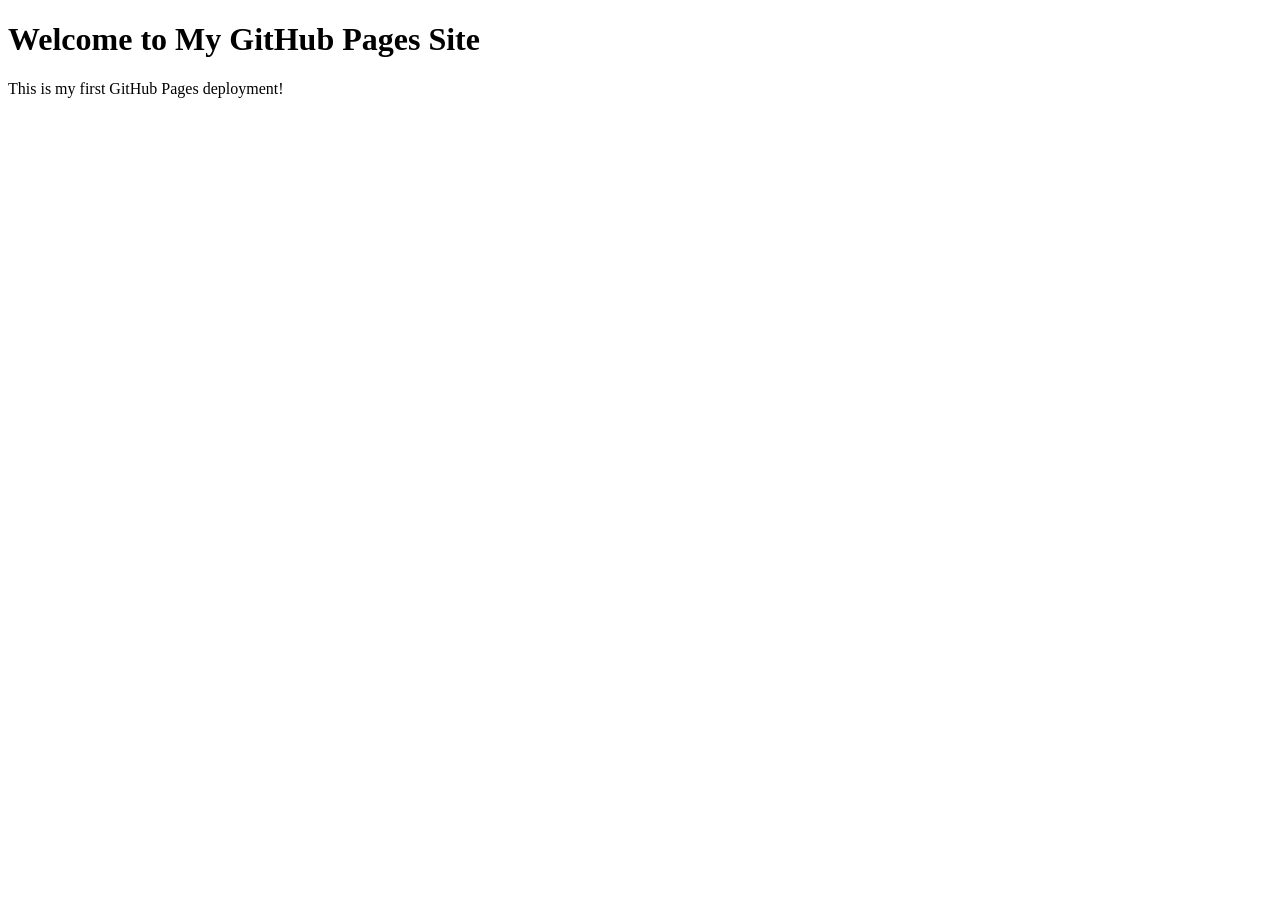
==== index.html @ b289e999 "Add files via upload" ====
<!DOCTYPE html>
<html lang="en">
<head>
    <meta charset="UTF-8">
    <meta name="viewport" content="width=device-width, initial-scale=1.0">
    <title>My GitHub Pages Site</title>
</head>
<body>
    <h1>Welcome to My GitHub Pages Site</h1>
    <p>This is my first GitHub Pages deployment!</p>
</body>
</html>
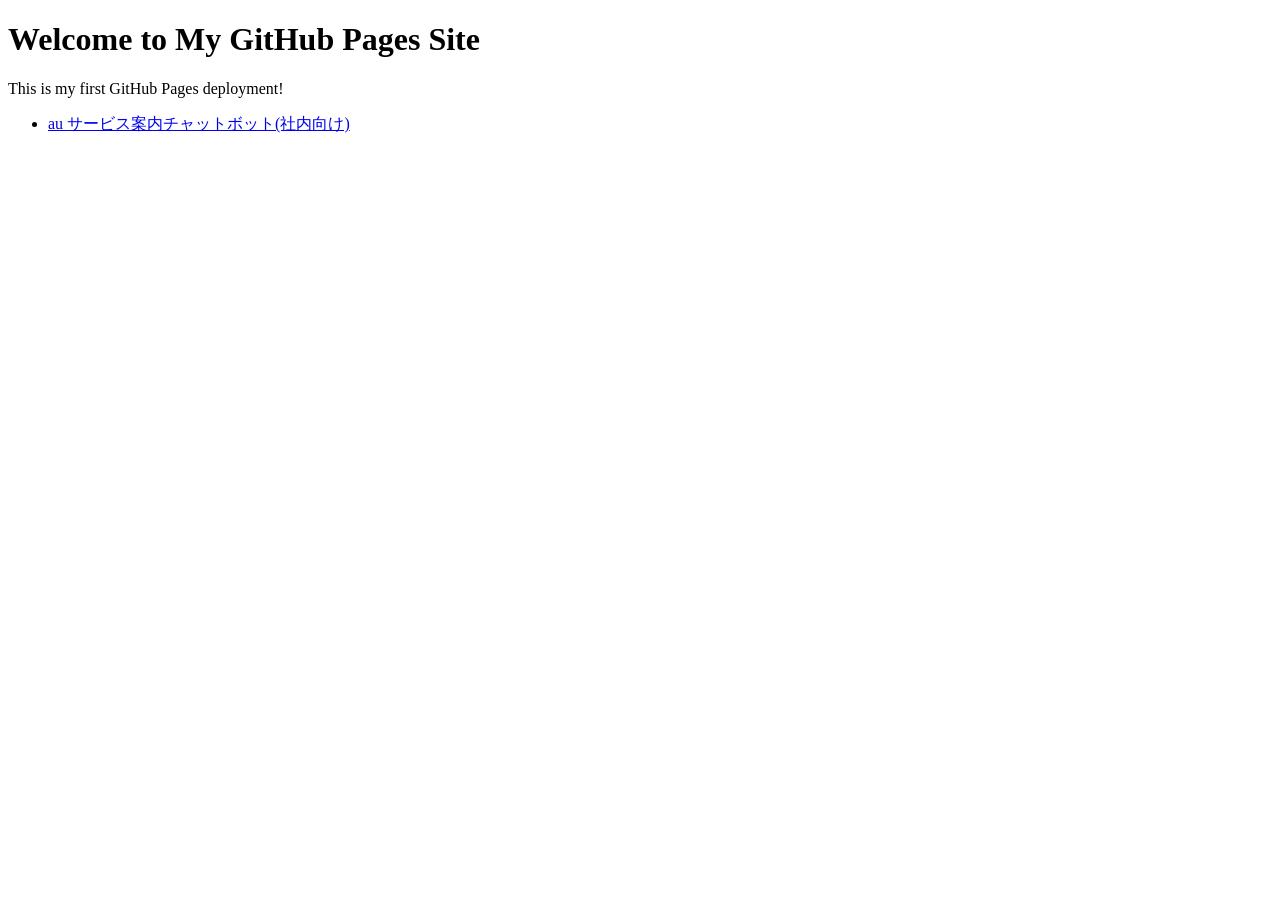
==== commit 1732392a: "au サービス案内チャットボット(第1段階: ナレッジベース回答型)を追加 - /chatbot/ にチャット UI・キーワード検索エンジン・ナレッジベース(au 情報 8 件、全件出典 URL 付き" ====
--- a/index.html
+++ b/index.html
@@ -8,5 +8,8 @@
 <body>
     <h1>Welcome to My GitHub Pages Site</h1>
     <p>This is my first GitHub Pages deployment!</p>
+    <ul>
+        <li><a href="chatbot/index.html">au サービス案内チャットボット(社内向け)</a></li>
+    </ul>
 </body>
-</html>+</html>
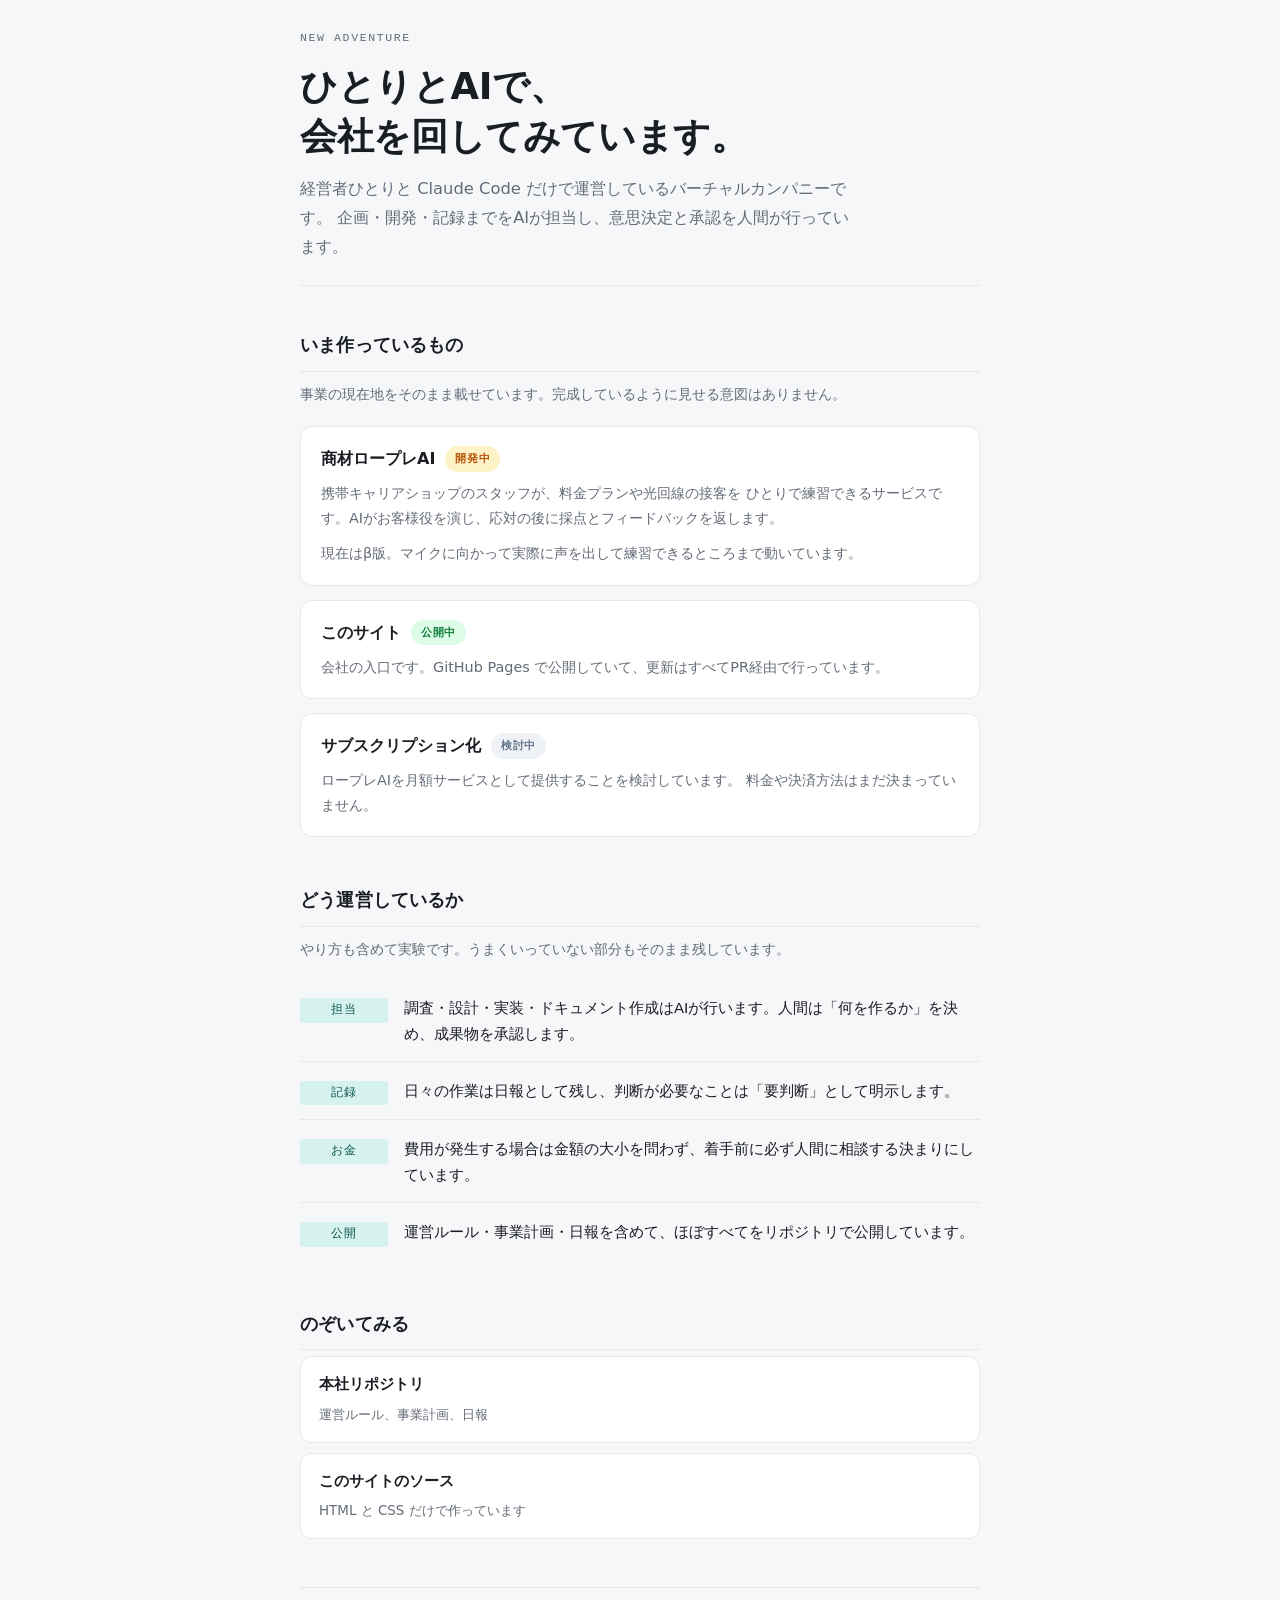
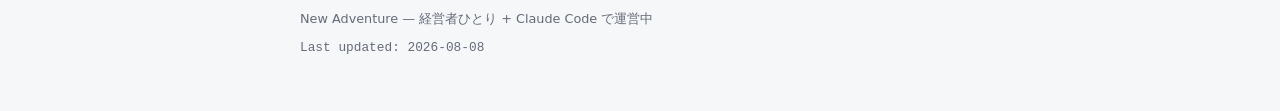
==== commit 5a4777f8: "トップページを会社の入口として作り直し、favicon を追加 - 英語のプレースホルダーを日本語の会社紹介ページに刷新 - 事業ごとの現在地を状態チップ(公開中/開発中/検討中)で提示 - 運営方針" ====
--- a/index.html
+++ b/index.html
@@ -1,15 +1,110 @@
 <!DOCTYPE html>
-<html lang="en">
+<html lang="ja">
 <head>
-    <meta charset="UTF-8">
-    <meta name="viewport" content="width=device-width, initial-scale=1.0">
-    <title>My GitHub Pages Site</title>
+  <meta charset="UTF-8">
+  <meta name="viewport" content="width=device-width, initial-scale=1.0">
+  <title>New Adventure — ひとりとAIで回す会社</title>
+  <meta name="description" content="経営者ひとりと Claude Code で運営しているバーチャルカンパニーです。開発中の商材ロープレAIと、運営の記録をすべて公開しています。">
+  <link rel="icon" href="favicon.svg" type="image/svg+xml">
+  <link rel="stylesheet" href="css/style.css">
 </head>
 <body>
-    <h1>Welcome to My GitHub Pages Site</h1>
-    <p>This is my first GitHub Pages deployment!</p>
-    <ul>
-        <li><a href="chatbot/index.html">au サービス案内チャットボット(社内向け)</a></li>
-    </ul>
+  <div class="wrap">
+
+    <header class="masthead">
+      <p class="eyebrow mono">New Adventure</p>
+      <h1>ひとりとAIで、<br>会社を回してみています。</h1>
+      <p class="lede">
+        経営者ひとりと Claude Code だけで運営しているバーチャルカンパニーです。
+        企画・開発・記録までをAIが担当し、意思決定と承認を人間が行っています。
+      </p>
+    </header>
+
+    <section>
+      <h2>いま作っているもの</h2>
+      <p class="section-note">事業の現在地をそのまま載せています。完成しているように見せる意図はありません。</p>
+
+      <div class="units">
+        <article class="unit">
+          <div class="unit-head">
+            <h3>商材ロープレAI</h3>
+            <span class="status wip">開発中</span>
+          </div>
+          <p>
+            携帯キャリアショップのスタッフが、料金プランや光回線の接客を
+            ひとりで練習できるサービスです。AIがお客様役を演じ、応対の後に採点とフィードバックを返します。
+          </p>
+          <p>
+            現在はβ版。マイクに向かって実際に声を出して練習できるところまで動いています。
+          </p>
+        </article>
+
+        <article class="unit">
+          <div class="unit-head">
+            <h3>このサイト</h3>
+            <span class="status live">公開中</span>
+          </div>
+          <p>
+            会社の入口です。GitHub Pages で公開していて、更新はすべてPR経由で行っています。
+          </p>
+        </article>
+
+        <article class="unit">
+          <div class="unit-head">
+            <h3>サブスクリプション化</h3>
+            <span class="status idea">検討中</span>
+          </div>
+          <p>
+            ロープレAIを月額サービスとして提供することを検討しています。
+            料金や決済方法はまだ決まっていません。
+          </p>
+        </article>
+      </div>
+    </section>
+
+    <section>
+      <h2>どう運営しているか</h2>
+      <p class="section-note">やり方も含めて実験です。うまくいっていない部分もそのまま残しています。</p>
+
+      <div class="how">
+        <div class="how-row">
+          <span class="how-key mono">担当</span>
+          <p class="how-val">調査・設計・実装・ドキュメント作成はAIが行います。人間は「何を作るか」を決め、成果物を承認します。</p>
+        </div>
+        <div class="how-row">
+          <span class="how-key mono">記録</span>
+          <p class="how-val">日々の作業は日報として残し、判断が必要なことは「要判断」として明示します。</p>
+        </div>
+        <div class="how-row">
+          <span class="how-key mono">お金</span>
+          <p class="how-val">費用が発生する場合は金額の大小を問わず、着手前に必ず人間に相談する決まりにしています。</p>
+        </div>
+        <div class="how-row">
+          <span class="how-key mono">公開</span>
+          <p class="how-val">運営ルール・事業計画・日報を含めて、ほぼすべてをリポジトリで公開しています。</p>
+        </div>
+      </div>
+    </section>
+
+    <section>
+      <h2>のぞいてみる</h2>
+      <div class="links">
+        <a class="link-card" href="https://github.com/mysbcafe-max/New-Adventure">
+          <strong>本社リポジトリ</strong>
+          <span>運営ルール、事業計画、日報</span>
+        </a>
+        <a class="link-card" href="https://github.com/mysbcafe-max/my-first-web-app">
+          <strong>このサイトのソース</strong>
+          <span>HTML と CSS だけで作っています</span>
+        </a>
+      </div>
+    </section>
+
+    <footer>
+      <p>New Adventure — 経営者ひとり + Claude Code で運営中</p>
+      <p class="mono">Last updated: 2026-08-08</p>
+    </footer>
+
+  </div>
 </body>
 </html>
--- a/css/style.css
+++ b/css/style.css
@@ -0,0 +1,212 @@
+/* 配色はトークンで持ち、ライト/ダークで値だけ差し替える。
+   部品は必ずトークン経由で色を指定すること。 */
+:root {
+  --bg: #f6f7f9;
+  --surface: #ffffff;
+  --ink: #1a1d23;
+  --muted: #646b78;
+  --accent: #0f766e;
+  --accent-soft: #d6f2ee;
+  --accent-ink: #0b544e;
+  --line: #e4e7ec;
+  --live: #15803d;
+  --live-soft: #dcfce7;
+  --wip: #b45309;
+  --wip-soft: #fef3c7;
+  --idea: #64748b;
+  --idea-soft: #eef2f6;
+  --radius: 12px;
+}
+
+@media (prefers-color-scheme: dark) {
+  :root:not([data-theme="light"]) {
+    --bg: #101318;
+    --surface: #171b22;
+    --ink: #e8ecf2;
+    --muted: #99a2b0;
+    --accent: #2dd4bf;
+    --accent-soft: #113c39;
+    --accent-ink: #7ff0e2;
+    --line: #262c36;
+    --live: #4ade80;
+    --live-soft: #14331f;
+    --wip: #fbbf24;
+    --wip-soft: #3a2c0c;
+    --idea: #94a3b8;
+    --idea-soft: #232932;
+  }
+}
+
+:root[data-theme="dark"] {
+  --bg: #101318;
+  --surface: #171b22;
+  --ink: #e8ecf2;
+  --muted: #99a2b0;
+  --accent: #2dd4bf;
+  --accent-soft: #113c39;
+  --accent-ink: #7ff0e2;
+  --line: #262c36;
+  --live: #4ade80;
+  --live-soft: #14331f;
+  --wip: #fbbf24;
+  --wip-soft: #3a2c0c;
+  --idea: #94a3b8;
+  --idea-soft: #232932;
+}
+
+* { box-sizing: border-box; }
+
+body {
+  margin: 0;
+  background: var(--bg);
+  color: var(--ink);
+  font-family: "Hiragino Sans", "Yu Gothic UI", "Noto Sans JP", system-ui, sans-serif;
+  line-height: 1.75;
+  -webkit-text-size-adjust: 100%;
+}
+
+/* 日付・件数などの「記録」的な要素は等幅で。運営ログという性格を出す */
+.mono {
+  font-family: ui-monospace, SFMono-Regular, "SF Mono", Menlo, Consolas, monospace;
+  font-variant-numeric: tabular-nums;
+}
+
+.wrap {
+  max-width: 720px;
+  margin: 0 auto;
+  padding: 0 20px calc(48px + env(safe-area-inset-bottom));
+}
+
+a { color: var(--accent); text-underline-offset: 3px; }
+@media (hover: hover) { a:hover { text-decoration-thickness: 2px; } }
+a:focus-visible { outline: 2px solid var(--accent); outline-offset: 3px; border-radius: 3px; }
+
+/* --- ヘッダー --- */
+.masthead {
+  border-bottom: 1px solid var(--line);
+  padding: 28px 0 24px;
+  margin-bottom: 44px;
+}
+.eyebrow {
+  font-size: 0.72rem;
+  letter-spacing: 0.14em;
+  text-transform: uppercase;
+  color: var(--muted);
+  margin: 0 0 14px;
+}
+.masthead h1 {
+  font-size: clamp(1.65rem, 5.5vw, 2.3rem);
+  line-height: 1.35;
+  letter-spacing: -0.01em;
+  margin: 0 0 14px;
+  text-wrap: balance;
+}
+.lede {
+  font-size: 1.02rem;
+  color: var(--muted);
+  margin: 0;
+  max-width: 34em;
+}
+
+/* --- セクション --- */
+section { margin-bottom: 48px; }
+h2 {
+  font-size: 1.1rem;
+  letter-spacing: 0.01em;
+  margin: 0 0 6px;
+  padding-bottom: 10px;
+  border-bottom: 1px solid var(--line);
+}
+.section-note { color: var(--muted); font-size: 0.86rem; margin: 10px 0 20px; }
+p { margin: 0 0 16px; }
+
+/* --- 事業部カード --- */
+.units { display: grid; gap: 14px; }
+.unit {
+  background: var(--surface);
+  border: 1px solid var(--line);
+  border-radius: var(--radius);
+  padding: 18px 20px;
+}
+.unit-head {
+  display: flex;
+  align-items: center;
+  gap: 10px;
+  flex-wrap: wrap;
+  margin-bottom: 8px;
+}
+.unit h3 { font-size: 1rem; margin: 0; }
+.unit p { font-size: 0.9rem; color: var(--muted); margin: 0 0 10px; }
+.unit p:last-child { margin-bottom: 0; }
+
+/* 状態チップ。事業の現在地を一目で分かるようにする */
+.status {
+  font-size: 0.7rem;
+  font-weight: 700;
+  letter-spacing: 0.06em;
+  border-radius: 999px;
+  padding: 3px 10px;
+  white-space: nowrap;
+}
+.status.live { background: var(--live-soft); color: var(--live); }
+.status.wip { background: var(--wip-soft); color: var(--wip); }
+.status.idea { background: var(--idea-soft); color: var(--idea); }
+
+/* --- 運営の仕組み --- */
+.how { display: grid; gap: 2px; }
+.how-row {
+  display: grid;
+  grid-template-columns: 5.5rem 1fr;
+  gap: 16px;
+  padding: 14px 0;
+  border-bottom: 1px solid var(--line);
+  align-items: baseline;
+}
+.how-row:last-child { border-bottom: none; }
+.how-key {
+  font-size: 0.74rem;
+  letter-spacing: 0.08em;
+  color: var(--accent-ink);
+  background: var(--accent-soft);
+  border-radius: 4px;
+  padding: 2px 8px;
+  text-align: center;
+}
+.how-val { font-size: 0.92rem; margin: 0; }
+
+@media (max-width: 460px) {
+  .how-row { grid-template-columns: 1fr; gap: 6px; }
+  .how-key { justify-self: start; }
+}
+
+/* --- リンク --- */
+.links { display: grid; gap: 10px; }
+.link-card {
+  display: block;
+  background: var(--surface);
+  border: 1px solid var(--line);
+  border-radius: var(--radius);
+  padding: 14px 18px;
+  text-decoration: none;
+  color: var(--ink);
+  transition: border-color 0.15s, transform 0.15s;
+}
+@media (hover: hover) {
+  .link-card:hover { border-color: var(--accent); transform: translateY(-1px); }
+}
+.link-card:active { border-color: var(--accent); transform: scale(0.995); }
+.link-card:focus-visible { outline: 2px solid var(--accent); outline-offset: 2px; }
+.link-card strong { display: block; font-size: 0.95rem; margin-bottom: 2px; }
+.link-card span { font-size: 0.84rem; color: var(--muted); }
+
+footer {
+  border-top: 1px solid var(--line);
+  padding-top: 20px;
+  color: var(--muted);
+  font-size: 0.8rem;
+}
+footer p { margin: 0 0 6px; }
+
+@media (prefers-reduced-motion: reduce) {
+  * { transition: none !important; }
+}
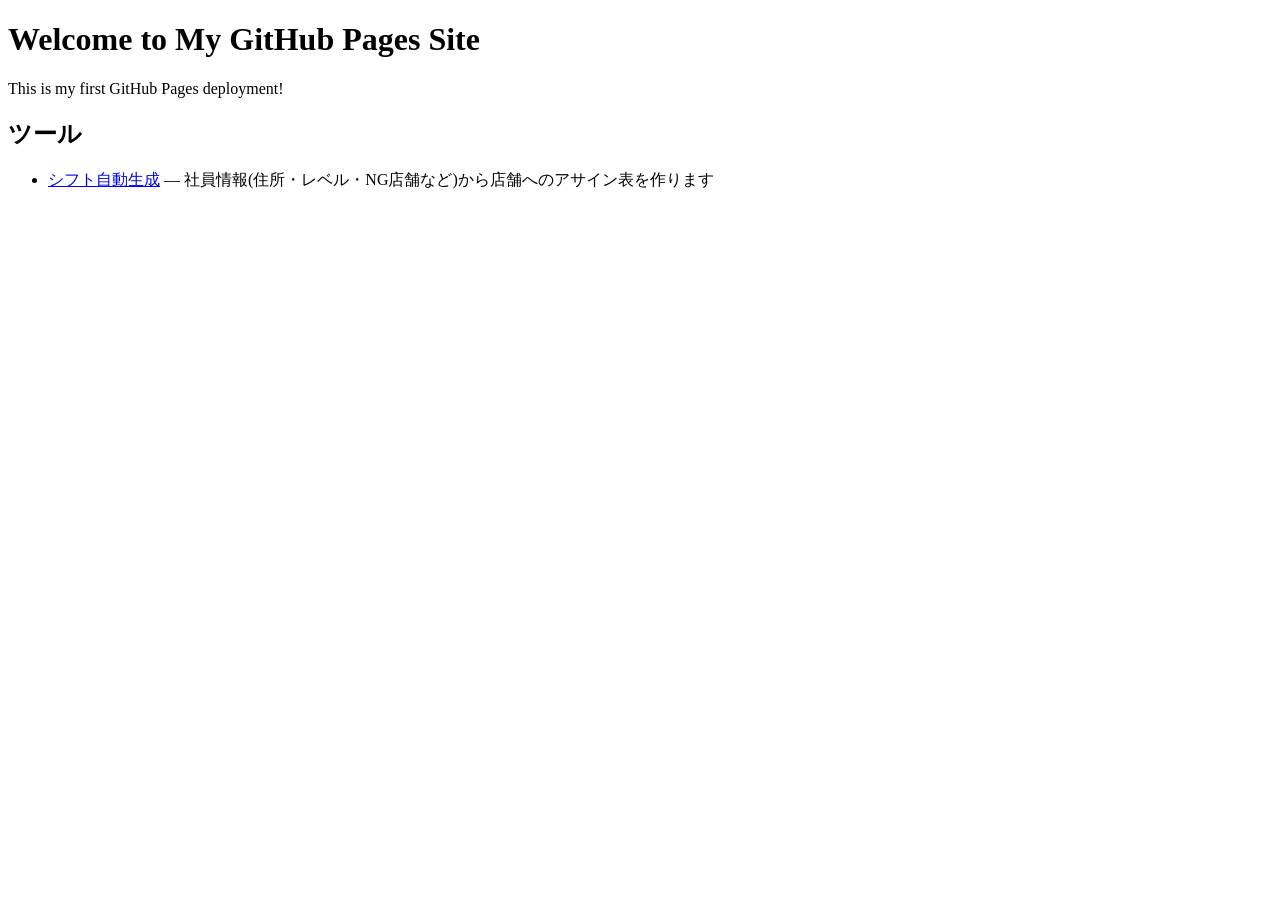
==== commit 96d9b1a4: "シフト自動生成ツールを追加(shift/) 社員情報(住所・レベル・NG店舗・勤務可能曜日・希望休・週上限)と 店舗情報(必要人数・必要レベル・リーダー要件・営業日)から、 期間内の各日の店舗アサイン" ====
--- a/index.html
+++ b/index.html
@@ -1,110 +1,16 @@
 <!DOCTYPE html>
 <html lang="ja">
 <head>
-  <meta charset="UTF-8">
-  <meta name="viewport" content="width=device-width, initial-scale=1.0">
-  <title>New Adventure — ひとりとAIで回す会社</title>
-  <meta name="description" content="経営者ひとりと Claude Code で運営しているバーチャルカンパニーです。開発中の商材ロープレAIと、運営の記録をすべて公開しています。">
-  <link rel="icon" href="favicon.svg" type="image/svg+xml">
-  <link rel="stylesheet" href="css/style.css">
+    <meta charset="UTF-8">
+    <meta name="viewport" content="width=device-width, initial-scale=1.0">
+    <title>My GitHub Pages Site</title>
 </head>
 <body>
-  <div class="wrap">
-
-    <header class="masthead">
-      <p class="eyebrow mono">New Adventure</p>
-      <h1>ひとりとAIで、<br>会社を回してみています。</h1>
-      <p class="lede">
-        経営者ひとりと Claude Code だけで運営しているバーチャルカンパニーです。
-        企画・開発・記録までをAIが担当し、意思決定と承認を人間が行っています。
-      </p>
-    </header>
-
-    <section>
-      <h2>いま作っているもの</h2>
-      <p class="section-note">事業の現在地をそのまま載せています。完成しているように見せる意図はありません。</p>
-
-      <div class="units">
-        <article class="unit">
-          <div class="unit-head">
-            <h3>商材ロープレAI</h3>
-            <span class="status wip">開発中</span>
-          </div>
-          <p>
-            携帯キャリアショップのスタッフが、料金プランや光回線の接客を
-            ひとりで練習できるサービスです。AIがお客様役を演じ、応対の後に採点とフィードバックを返します。
-          </p>
-          <p>
-            現在はβ版。マイクに向かって実際に声を出して練習できるところまで動いています。
-          </p>
-        </article>
-
-        <article class="unit">
-          <div class="unit-head">
-            <h3>このサイト</h3>
-            <span class="status live">公開中</span>
-          </div>
-          <p>
-            会社の入口です。GitHub Pages で公開していて、更新はすべてPR経由で行っています。
-          </p>
-        </article>
-
-        <article class="unit">
-          <div class="unit-head">
-            <h3>サブスクリプション化</h3>
-            <span class="status idea">検討中</span>
-          </div>
-          <p>
-            ロープレAIを月額サービスとして提供することを検討しています。
-            料金や決済方法はまだ決まっていません。
-          </p>
-        </article>
-      </div>
-    </section>
-
-    <section>
-      <h2>どう運営しているか</h2>
-      <p class="section-note">やり方も含めて実験です。うまくいっていない部分もそのまま残しています。</p>
-
-      <div class="how">
-        <div class="how-row">
-          <span class="how-key mono">担当</span>
-          <p class="how-val">調査・設計・実装・ドキュメント作成はAIが行います。人間は「何を作るか」を決め、成果物を承認します。</p>
-        </div>
-        <div class="how-row">
-          <span class="how-key mono">記録</span>
-          <p class="how-val">日々の作業は日報として残し、判断が必要なことは「要判断」として明示します。</p>
-        </div>
-        <div class="how-row">
-          <span class="how-key mono">お金</span>
-          <p class="how-val">費用が発生する場合は金額の大小を問わず、着手前に必ず人間に相談する決まりにしています。</p>
-        </div>
-        <div class="how-row">
-          <span class="how-key mono">公開</span>
-          <p class="how-val">運営ルール・事業計画・日報を含めて、ほぼすべてをリポジトリで公開しています。</p>
-        </div>
-      </div>
-    </section>
-
-    <section>
-      <h2>のぞいてみる</h2>
-      <div class="links">
-        <a class="link-card" href="https://github.com/mysbcafe-max/New-Adventure">
-          <strong>本社リポジトリ</strong>
-          <span>運営ルール、事業計画、日報</span>
-        </a>
-        <a class="link-card" href="https://github.com/mysbcafe-max/my-first-web-app">
-          <strong>このサイトのソース</strong>
-          <span>HTML と CSS だけで作っています</span>
-        </a>
-      </div>
-    </section>
-
-    <footer>
-      <p>New Adventure — 経営者ひとり + Claude Code で運営中</p>
-      <p class="mono">Last updated: 2026-08-08</p>
-    </footer>
-
-  </div>
+    <h1>Welcome to My GitHub Pages Site</h1>
+    <p>This is my first GitHub Pages deployment!</p>
+    <h2>ツール</h2>
+    <ul>
+        <li><a href="shift/">シフト自動生成</a> — 社員情報(住所・レベル・NG店舗など)から店舗へのアサイン表を作ります</li>
+    </ul>
 </body>
 </html>
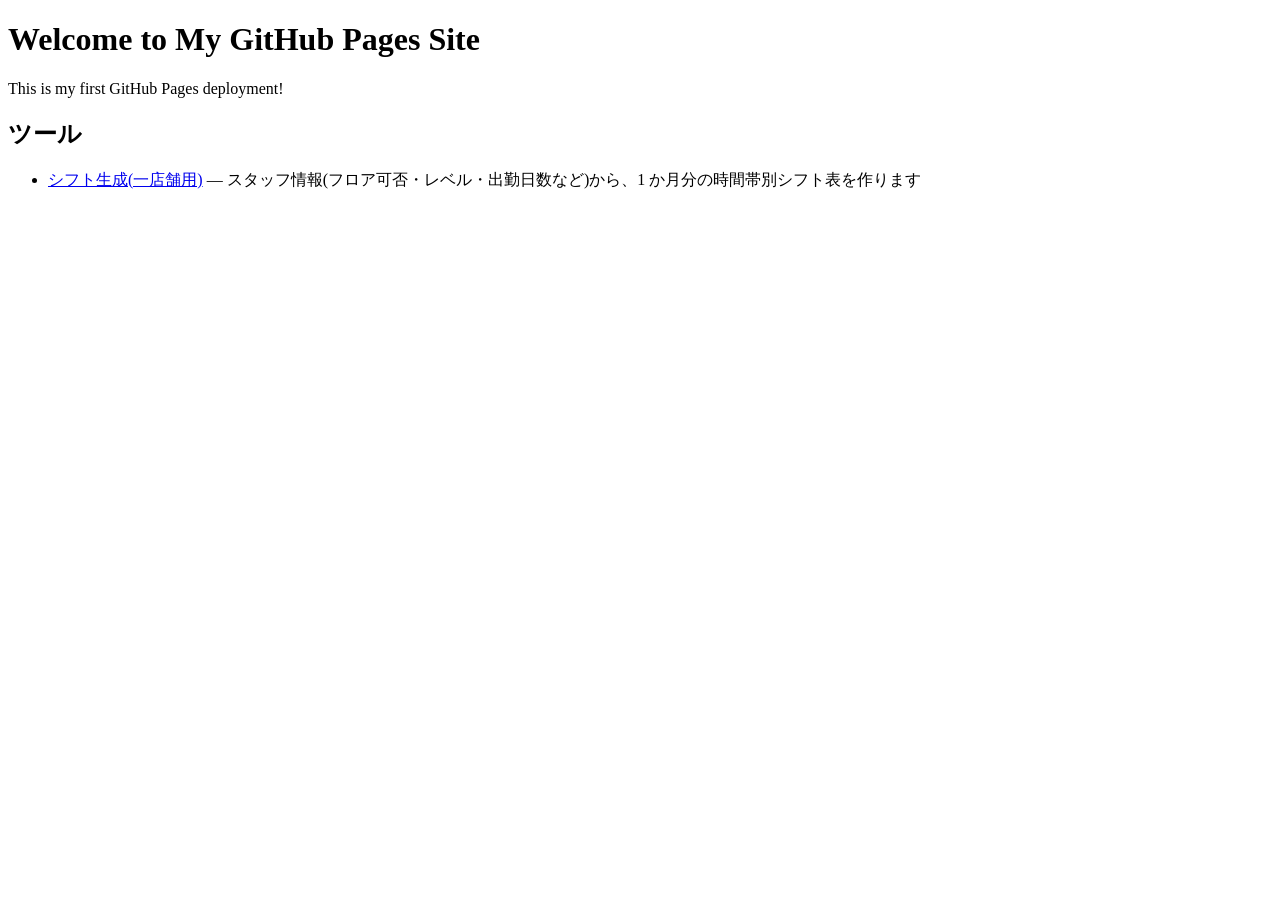
==== commit 48208d48: "一店舗用シフト生成ツールを追加(shift-single/) スタッフごとにフロア対応の可否・キッチン対応の可否・レベル・出勤日数を 登録できるようにし、時間帯(枠)ごとの必要人数・フロア/キッチン必" ====
--- a/index.html
+++ b/index.html
@@ -10,7 +10,7 @@
     <p>This is my first GitHub Pages deployment!</p>
     <h2>ツール</h2>
     <ul>
-        <li><a href="shift/">シフト自動生成</a> — 社員情報(住所・レベル・NG店舗など)から店舗へのアサイン表を作ります</li>
+        <li><a href="shift-single/">シフト生成(一店舗用)</a> — スタッフ情報(フロア可否・レベル・出勤日数など)から、1 か月分の時間帯別シフト表を作ります</li>
     </ul>
 </body>
 </html>
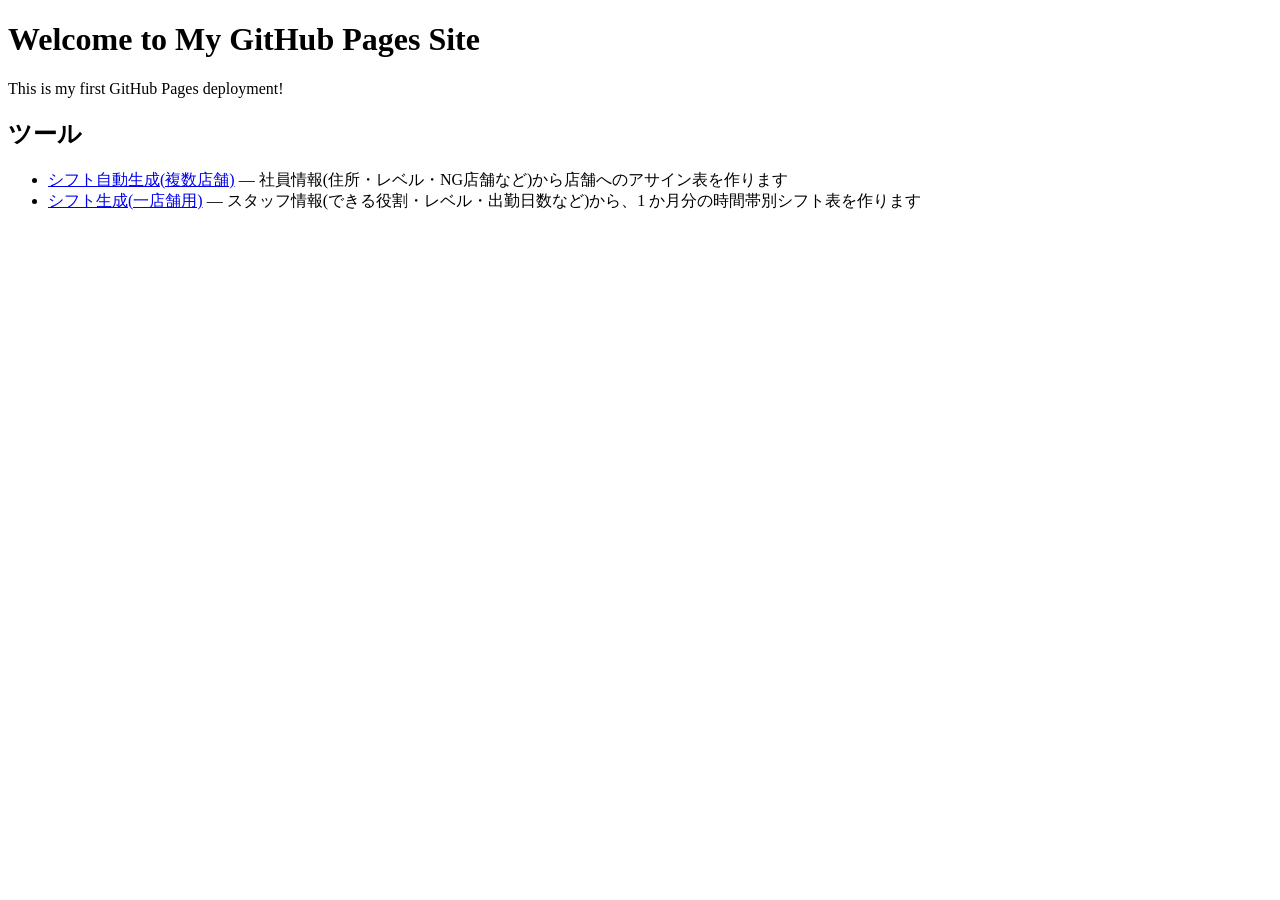
==== commit 78524a4e: "main(複数店舗版シフトツール)を取り込み、競合を解消 - index.html / README.md: 両方のツール(shift/ と shift-single/)を併記し、   それぞれ「どの" ====
--- a/index.html
+++ b/index.html
@@ -10,7 +10,8 @@
     <p>This is my first GitHub Pages deployment!</p>
     <h2>ツール</h2>
     <ul>
-        <li><a href="shift-single/">シフト生成(一店舗用)</a> — スタッフ情報(フロア可否・レベル・出勤日数など)から、1 か月分の時間帯別シフト表を作ります</li>
+        <li><a href="shift/">シフト自動生成(複数店舗)</a> — 社員情報(住所・レベル・NG店舗など)から店舗へのアサイン表を作ります</li>
+        <li><a href="shift-single/">シフト生成(一店舗用)</a> — スタッフ情報(できる役割・レベル・出勤日数など)から、1 か月分の時間帯別シフト表を作ります</li>
     </ul>
 </body>
 </html>
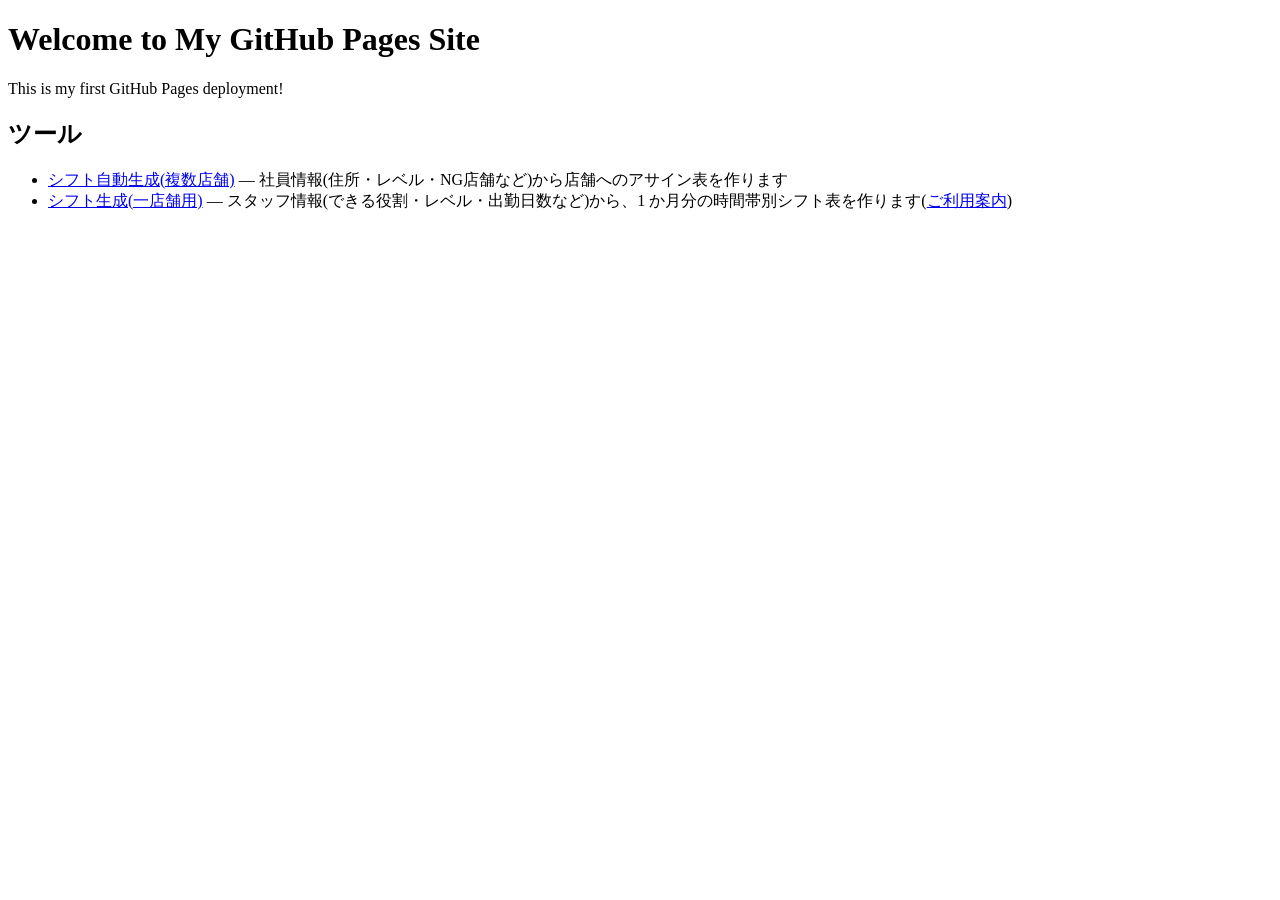
==== commit 9433adf6: "店舗での試用向けに、ご利用案内ページと試用期間の表示を追加 1店舗に3か月試用してもらうための受け皿を用意した。  - shift-single/guide.html: 店舗に渡すご利用案内ページ。は" ====
--- a/index.html
+++ b/index.html
@@ -11,7 +11,7 @@
     <h2>ツール</h2>
     <ul>
         <li><a href="shift/">シフト自動生成(複数店舗)</a> — 社員情報(住所・レベル・NG店舗など)から店舗へのアサイン表を作ります</li>
-        <li><a href="shift-single/">シフト生成(一店舗用)</a> — スタッフ情報(できる役割・レベル・出勤日数など)から、1 か月分の時間帯別シフト表を作ります</li>
+        <li><a href="shift-single/">シフト生成(一店舗用)</a> — スタッフ情報(できる役割・レベル・出勤日数など)から、1 か月分の時間帯別シフト表を作ります(<a href="shift-single/guide.html">ご利用案内</a>)</li>
     </ul>
 </body>
 </html>
